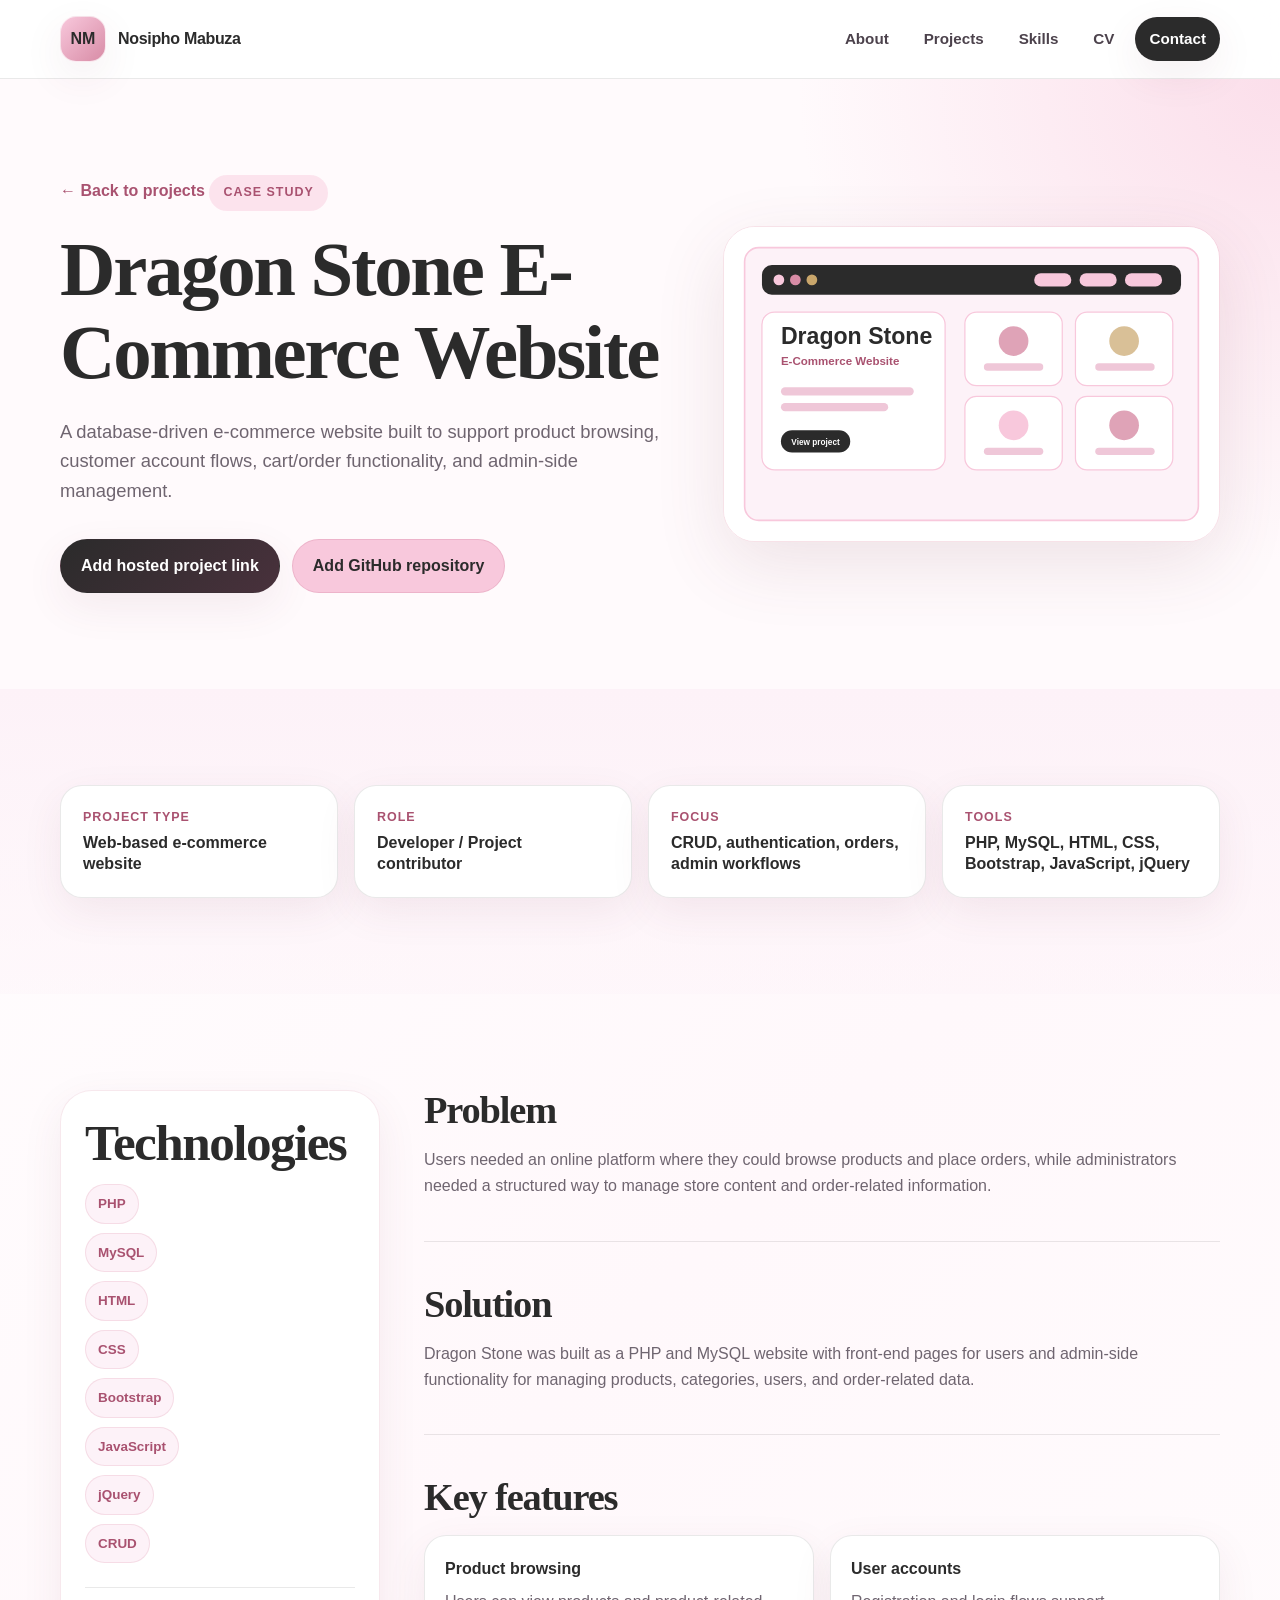
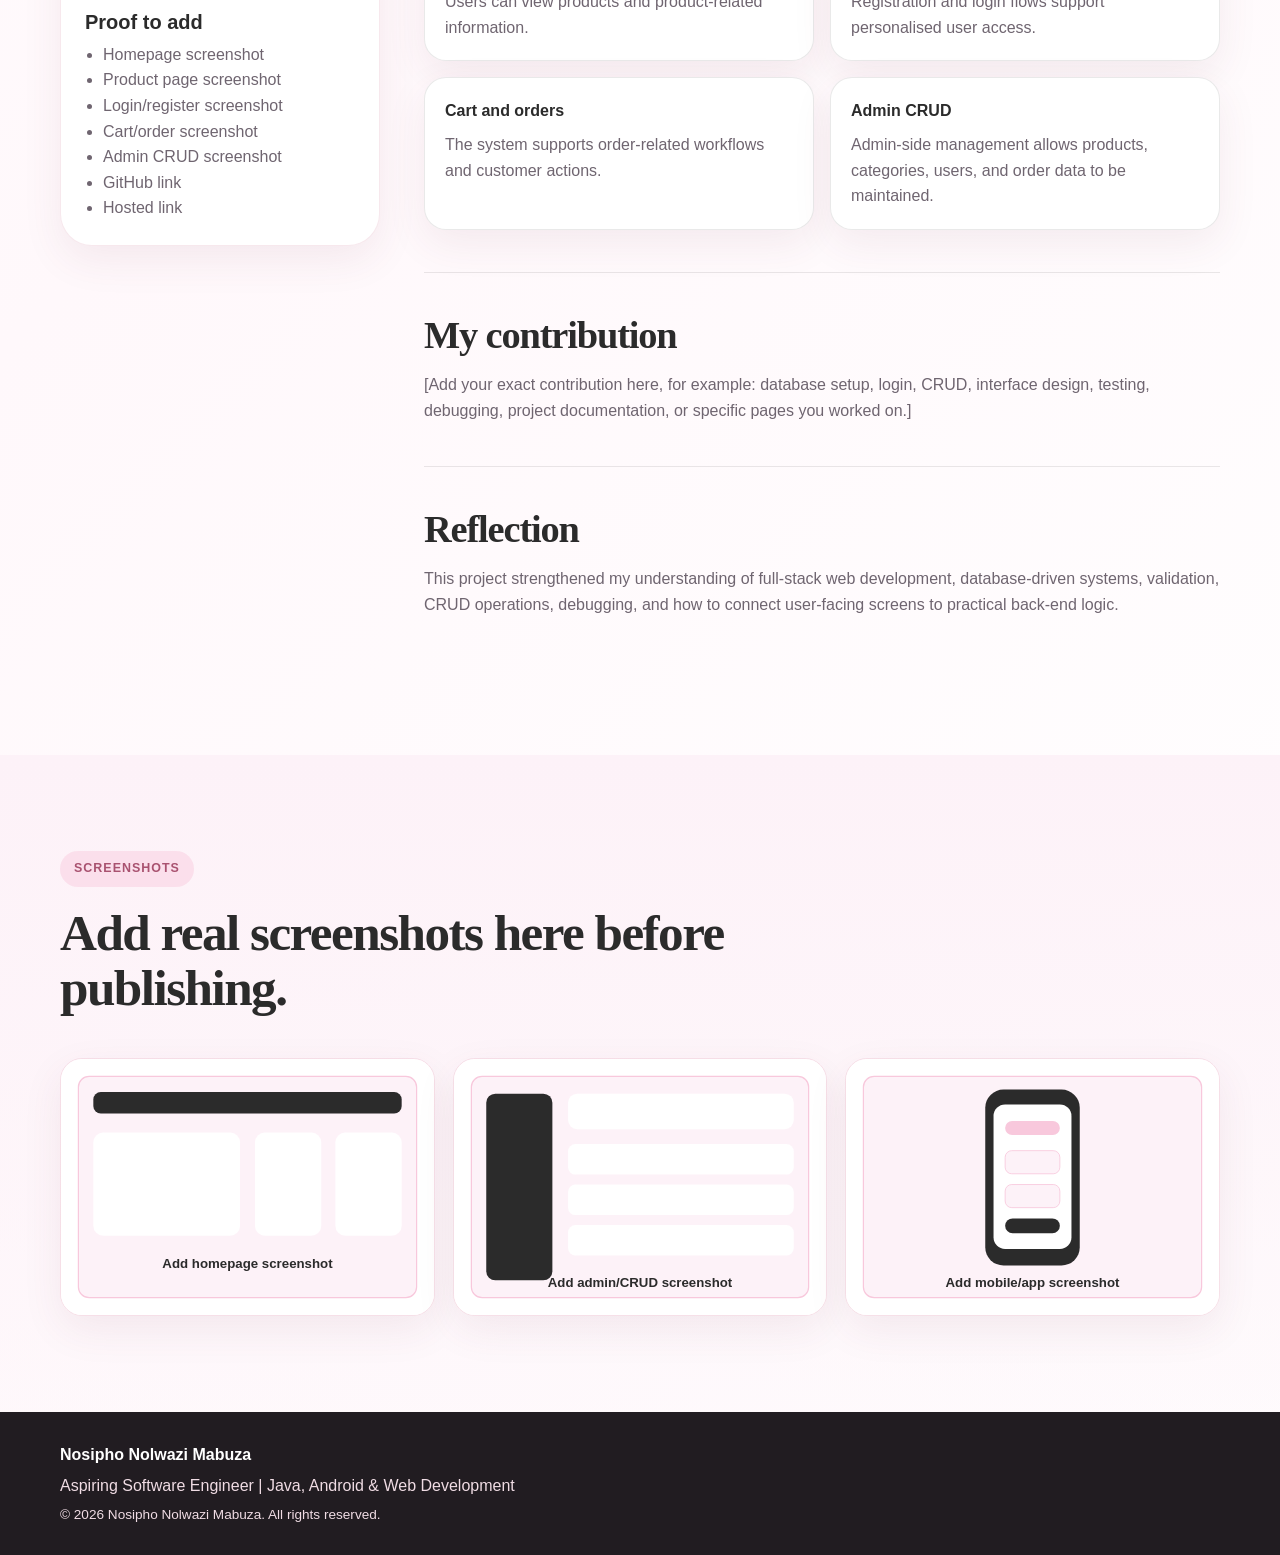
==== dragonstone.html @ 950ccc7a "InitialPortfolio website" ====
<!DOCTYPE html>
<html lang="en-ZA">
<head>
  <meta charset="UTF-8" />
  <meta name="viewport" content="width=device-width, initial-scale=1.0" />
  <meta name="description" content="Dragon Stone e-commerce website case study by Nosipho Nolwazi Mabuza." />
  <title>Dragon Stone Case Study | Nosipho Mabuza</title>
<link rel="stylesheet" href="assets/css/styles.css" />
</head>
<body>
  <a class="skip-link" href="#main-content">Skip to content</a>
  <header class="site-header" id="top">
    <nav class="nav container" aria-label="Main navigation">
      <a href="index.html" class="logo"><span class="logo-mark">NM</span><span class="logo-text">Nosipho Mabuza</span></a>
      <button class="nav-toggle" type="button" aria-label="Open navigation" aria-expanded="false"><span></span><span></span><span></span></button>
      <div class="nav-links" id="nav-links">
        <a href="index.html#about">About</a>
        <a href="index.html#projects">Projects</a>
        <a href="index.html#skills">Skills</a>
        <a href="index.html#cv">CV</a>
        <a href="index.html#contact" class="nav-cta">Contact</a>
      </div>
    </nav>
  </header>

  <main id="main-content">
    <section class="case-hero section-pad">
      <div class="container case-hero-grid">
        <div class="reveal">
          <a href="index.html#projects" class="back-link">← Back to projects</a>
          <p class="eyebrow">Case study</p>
          <h1>Dragon Stone E-Commerce Website</h1>
          <p class="hero-copy">
            A database-driven e-commerce website built to support product browsing, customer account flows, cart/order functionality, and admin-side management.
          </p>
          <div class="hero-actions">
            <a href="#" class="btn btn-primary">Add hosted project link</a>
            <a href="#" class="btn btn-secondary">Add GitHub repository</a>
          </div>
        </div>
        <img src="assets/img/dragonstone-preview.svg" alt="Dragon Stone project preview placeholder" class="case-hero-img reveal delay-1" />
      </div>
    </section>

    <section class="section-pad blush-section">
      <div class="container case-summary-grid">
        <div class="summary-card reveal"><span>Project type</span><strong>Web-based e-commerce website</strong></div>
        <div class="summary-card reveal delay-1"><span>Role</span><strong>Developer / Project contributor</strong></div>
        <div class="summary-card reveal delay-2"><span>Focus</span><strong>CRUD, authentication, orders, admin workflows</strong></div>
        <div class="summary-card reveal"><span>Tools</span><strong>PHP, MySQL, HTML, CSS, Bootstrap, JavaScript, jQuery</strong></div>
      </div>
    </section>

    <section class="section-pad">
      <div class="container case-layout">
        <aside class="case-sidebar reveal">
          <h2>Technologies</h2>
          <div class="tag-list vertical">
            <span>PHP</span><span>MySQL</span><span>HTML</span><span>CSS</span><span>Bootstrap</span><span>JavaScript</span><span>jQuery</span><span>CRUD</span>
          </div>
          <div class="proof-box">
            <h3>Proof to add</h3>
            <ul>
              <li>Homepage screenshot</li>
              <li>Product page screenshot</li>
              <li>Login/register screenshot</li>
              <li>Cart/order screenshot</li>
              <li>Admin CRUD screenshot</li>
              <li>GitHub link</li>
              <li>Hosted link</li>
            </ul>
          </div>
        </aside>

        <div class="case-content reveal delay-1">
          <section>
            <h2>Problem</h2>
            <p>
              Users needed an online platform where they could browse products and place orders, while administrators needed a structured way to manage store content and order-related information.
            </p>
          </section>

          <section>
            <h2>Solution</h2>
            <p>
              Dragon Stone was built as a PHP and MySQL website with front-end pages for users and admin-side functionality for managing products, categories, users, and order-related data.
            </p>
          </section>

          <section>
            <h2>Key features</h2>
            <div class="feature-list">
              <div><strong>Product browsing</strong><p>Users can view products and product-related information.</p></div>
              <div><strong>User accounts</strong><p>Registration and login flows support personalised user access.</p></div>
              <div><strong>Cart and orders</strong><p>The system supports order-related workflows and customer actions.</p></div>
              <div><strong>Admin CRUD</strong><p>Admin-side management allows products, categories, users, and order data to be maintained.</p></div>
            </div>
          </section>

          <section>
            <h2>My contribution</h2>
            <p>
              [Add your exact contribution here, for example: database setup, login, CRUD, interface design, testing, debugging, project documentation, or specific pages you worked on.]
            </p>
          </section>

          <section>
            <h2>Reflection</h2>
            <p>
              This project strengthened my understanding of full-stack web development, database-driven systems, validation, CRUD operations, debugging, and how to connect user-facing screens to practical back-end logic.
            </p>
          </section>
        </div>
      </div>
    </section>

    <section class="section-pad blush-section">
      <div class="container">
        <div class="section-heading reveal">
          <p class="eyebrow">Screenshots</p>
          <h2>Add real screenshots here before publishing.</h2>
        </div>
        <div class="screenshot-grid">
          <img src="assets/img/screenshot-placeholder-home.svg" alt="Homepage screenshot placeholder" class="reveal" />
          <img src="assets/img/screenshot-placeholder-admin.svg" alt="Admin CRUD screenshot placeholder" class="reveal delay-1" />
          <img src="assets/img/screenshot-placeholder-mobile.svg" alt="Responsive screenshot placeholder" class="reveal delay-2" />
        </div>
      </div>
    </section>
  </main>

<!-- Footer -->
<footer class="site-footer">
  <div class="container footer-grid">
    <div>
      <strong>Nosipho Nolwazi Mabuza</strong>
      <p>Aspiring Software Engineer | Java, Android & Web Development</p>
      <p class="copyright">
        © <span id="year"></span> Nosipho Nolwazi Mabuza. All rights reserved.
      </p>
    </div>
      
  </footer>
  <script>
const navToggle = document.querySelector('.nav-toggle');
const navLinks = document.querySelector('.nav-links');

if (navToggle && navLinks) {
  navToggle.addEventListener('click', () => {
    const isOpen = navLinks.classList.toggle('is-open');
    navToggle.setAttribute('aria-expanded', String(isOpen));
  });

  navLinks.querySelectorAll('a').forEach((link) => {
    link.addEventListener('click', () => {
      navLinks.classList.remove('is-open');
      navToggle.setAttribute('aria-expanded', 'false');
    });
  });
}

const reveals = document.querySelectorAll('.reveal');

if ('IntersectionObserver' in window) {
  const observer = new IntersectionObserver((entries) => {
    entries.forEach((entry) => {
      if (entry.isIntersecting) {
        entry.target.classList.add('is-visible');
        observer.unobserve(entry.target);
      }
    });
  }, { threshold: 0.12 });

  reveals.forEach((element) => observer.observe(element));
} else {
  reveals.forEach((element) => element.classList.add('is-visible'));
}

const contactForm = document.querySelector('#contact-form');

if (contactForm) {
  contactForm.addEventListener('submit', (event) => {
    event.preventDefault();

    const name = document.querySelector('#name')?.value.trim() || '';
    const email = document.querySelector('#email')?.value.trim() || '';
    const message = document.querySelector('#message')?.value.trim() || '';

    const subject = encodeURIComponent('Portfolio enquiry from ' + name);
    const body = encodeURIComponent(`Name: ${name}\nEmail: ${email}\n\nMessage:\n${message}`);

    window.location.href = `mailto:nnosiphosm@gmail.com?subject=${subject}&body=${body}`;
  });
}
// Updates the copyright year automatically
const year = document.querySelector('#year');

if (year) {
  year.textContent = new Date().getFullYear();
}


  </script>
</body>
</html>
---- assets/css/styles.css ----
:root {
  --pink: #f8c8dc;
  --pink-soft: #fdf2f8;
  --rose: #d88ca6;
  --rose-deep: #a95270;
  --charcoal: #2b2b2b;
  --muted: #6f6570;
  --champagne: #c9a66b;
  --white: #ffffff;
  --cream: #fffafc;
  --border: rgba(43, 43, 43, 0.1);
  --shadow: 0 22px 70px rgba(112, 55, 77, 0.12);
  --shadow-soft: 0 14px 40px rgba(112, 55, 77, 0.08);
  --radius-lg: 32px;
  --radius-md: 22px;
  --radius-sm: 14px;
  --container: 1160px;
}

* {
  box-sizing: border-box;
}

html {
  scroll-behavior: smooth;
}

body {
  margin: 0;
  font-family: "Inter", Arial, sans-serif;
  color: var(--charcoal);
  background: linear-gradient(135deg, #fff 0%, #fff8fb 44%, #fff 100%);
  line-height: 1.6;
}

img {
  max-width: 100%;
  display: block;
}

a {
  color: inherit;
  text-decoration: none;
}

p {
  margin: 0;
  color: var(--muted);
}

h1,
h2,
h3 {
  margin: 0;
  line-height: 1.08;
  color: var(--charcoal);
}

h1,
h2 {
  font-family: "Playfair Display", Georgia, serif;
  letter-spacing: -0.03em;
}

h1 {
  font-size: clamp(2.6rem, 6vw, 5.7rem);
}

h2 {
  font-size: clamp(2rem, 4vw, 3.5rem);
}

h3 {
  font-size: 1.25rem;
}

.container {
  width: min(100% - 32px, var(--container));
  margin: 0 auto;
}

.section-pad {
  padding: 96px 0;
}

.blush-section {
  background: linear-gradient(180deg, var(--pink-soft), rgba(253, 242, 248, 0.35));
}

.skip-link {
  position: absolute;
  top: -80px;
  left: 16px;
  background: var(--charcoal);
  color: var(--white);
  padding: 10px 14px;
  z-index: 1000;
  border-radius: 999px;
}

.skip-link:focus {
  top: 12px;
}

.site-header {
  position: sticky;
  top: 0;
  z-index: 100;
  background: rgba(255, 255, 255, 0.86);
  backdrop-filter: blur(18px);
  border-bottom: 1px solid var(--border);
}

.nav {
  min-height: 78px;
  display: flex;
  align-items: center;
  justify-content: space-between;
  gap: 24px;
}

.logo {
  display: inline-flex;
  align-items: center;
  gap: 12px;
  font-weight: 800;
}

.logo-mark {
  width: 46px;
  height: 46px;
  border-radius: 16px;
  background: linear-gradient(135deg, var(--pink), var(--rose));
  color: var(--charcoal);
  display: grid;
  place-items: center;
  box-shadow: var(--shadow-soft);
  border: 1px solid rgba(255, 255, 255, 0.7);
}

.logo-text {
  letter-spacing: -0.02em;
}

.nav-links {
  display: flex;
  align-items: center;
  gap: 7px;
  font-size: 0.95rem;
  font-weight: 700;
}

.nav-links a {
  padding: 10px 14px;
  border-radius: 999px;
  color: #4c424c;
  transition: 180ms ease;
}

.nav-links a:hover,
.nav-links a:focus {
  background: var(--pink-soft);
  color: var(--rose-deep);
}

.nav-links .nav-cta {
  background: var(--charcoal);
  color: var(--white);
  box-shadow: var(--shadow-soft);
}

.nav-links .nav-cta:hover,
.nav-links .nav-cta:focus {
  background: var(--rose-deep);
  color: var(--white);
}

.nav-toggle {
  display: none;
  width: 48px;
  height: 48px;
  border: 1px solid var(--border);
  border-radius: 14px;
  background: var(--white);
  cursor: pointer;
}

.nav-toggle span {
  display: block;
  width: 22px;
  height: 2px;
  margin: 5px auto;
  background: var(--charcoal);
  border-radius: 999px;
}

.hero {
  position: relative;
  overflow: hidden;
}

.hero::before,
.hero::after {
  content: "";
  position: absolute;
  border-radius: 999px;
  pointer-events: none;
  filter: blur(4px);
}

.hero::before {
  width: 360px;
  height: 360px;
  right: -80px;
  top: 80px;
  background: rgba(248, 200, 220, 0.55);
}

.hero::after {
  width: 220px;
  height: 220px;
  left: -70px;
  bottom: 40px;
  background: rgba(201, 166, 107, 0.18);
}

.hero-grid,
.case-hero-grid,
.two-col,
.contact-grid {
  display: grid;
  grid-template-columns: minmax(0, 1.1fr) minmax(300px, 0.9fr);
  gap: 56px;
  align-items: center;
}

.hero-content,
.hero-card,
.case-hero-grid > *,
.two-col > *,
.contact-grid > * {
  position: relative;
  z-index: 1;
}

.eyebrow {
  display: inline-flex;
  align-items: center;
  width: fit-content;
  padding: 8px 14px;
  border-radius: 999px;
  background: rgba(248, 200, 220, 0.45);
  color: var(--rose-deep);
  font-size: 0.78rem;
  font-weight: 800;
  letter-spacing: 0.08em;
  text-transform: uppercase;
  margin-bottom: 18px;
}

.hero-copy {
  font-size: 1.15rem;
  max-width: 720px;
  margin-top: 22px;
}

.hero-actions,
.cv-actions,
.project-links {
  display: flex;
  flex-wrap: wrap;
  gap: 12px;
  align-items: center;
}

.hero-actions {
  margin-top: 34px;
}

.btn {
  display: inline-flex;
  align-items: center;
  justify-content: center;
  min-height: 48px;
  padding: 13px 20px;
  border-radius: 999px;
  font-weight: 800;
  border: 1px solid transparent;
  transition: transform 180ms ease, box-shadow 180ms ease, background 180ms ease;
}

.btn:hover,
.btn:focus {
  transform: translateY(-2px);
}

.btn-primary {
  background: linear-gradient(135deg, var(--charcoal), #49313c);
  color: var(--white);
  box-shadow: var(--shadow-soft);
}

.btn-secondary {
  background: var(--pink);
  color: var(--charcoal);
  border-color: rgba(216, 140, 166, 0.35);
}

.btn-ghost {
  background: var(--white);
  color: var(--charcoal);
  border-color: var(--border);
}

.hero-proof {
  display: grid;
  grid-template-columns: repeat(3, 1fr);
  gap: 12px;
  margin-top: 34px;
  max-width: 680px;
}

.hero-proof div {
  padding: 17px;
  border-radius: var(--radius-sm);
  background: rgba(255, 255, 255, 0.78);
  border: 1px solid rgba(216, 140, 166, 0.2);
  box-shadow: 0 12px 24px rgba(112, 55, 77, 0.06);
}

.hero-proof strong,
.hero-proof span {
  display: block;
}

.hero-proof strong {
  font-size: 1.05rem;
}

.hero-proof span {
  font-size: 0.86rem;
  color: var(--muted);
  margin-top: 4px;
}

.hero-card {
  background: rgba(255, 255, 255, 0.88);
  border: 1px solid rgba(216, 140, 166, 0.2);
  border-radius: var(--radius-lg);
  box-shadow: var(--shadow);
  overflow: hidden;
  padding: 18px;
}

.profile-img {
  width: 100%;
  border-radius: 24px;
  background: var(--pink-soft);
}

.hero-card-body {
  padding: 22px 8px 8px;
}

.hero-card-body h2 {
  font-family: "Inter", Arial, sans-serif;
  font-size: 1.7rem;
  letter-spacing: -0.04em;
  margin-bottom: 12px;
}

.mini-label {
  color: var(--rose-deep);
  font-size: 0.78rem;
  font-weight: 900;
  letter-spacing: 0.1em;
  text-transform: uppercase;
  margin-bottom: 10px;
}

.status-pill {
  margin-top: 18px;
  border: 1px dashed rgba(169, 82, 112, 0.45);
  background: var(--pink-soft);
  color: var(--rose-deep);
  border-radius: 999px;
  padding: 11px 14px;
  font-weight: 800;
  font-size: 0.9rem;
}

.credibility-strip {
  padding: 20px 0;
  background: var(--charcoal);
  color: var(--white);
}

.strip-grid {
  display: grid;
  grid-template-columns: repeat(6, 1fr);
  gap: 10px;
  align-items: center;
  text-align: center;
}

.strip-grid span {
  padding: 10px 12px;
  border-radius: 999px;
  background: rgba(255, 255, 255, 0.08);
  color: #fff5f9;
  font-weight: 700;
  font-size: 0.9rem;
}

.section-intro h2,
.section-heading h2 {
  max-width: 860px;
}

.section-heading {
  max-width: 850px;
  margin-bottom: 42px;
}

.section-heading p:not(.eyebrow) {
  margin-top: 16px;
  font-size: 1.04rem;
}

.about-copy p + p {
  margin-top: 18px;
}

.about-list {
  display: grid;
  grid-template-columns: repeat(3, 1fr);
  gap: 14px;
  margin-top: 28px;
}

.about-list div,
.skill-card,
.module-card,
.summary-card,
.note-card {
  background: var(--white);
  border: 1px solid var(--border);
  border-radius: var(--radius-md);
  padding: 22px;
  box-shadow: var(--shadow-soft);
}

.about-list strong {
  display: block;
  margin: 10px 0 6px;
}

.about-list p {
  font-size: 0.92rem;
}

.icon-badge {
  display: inline-grid;
  place-items: center;
  width: 38px;
  height: 38px;
  border-radius: 14px;
  background: var(--pink);
  color: var(--rose-deep);
  font-weight: 900;
}

.project-grid {
  display: grid;
  grid-template-columns: repeat(2, 1fr);
  gap: 24px;
}

.project-card {
  background: var(--white);
  border: 1px solid rgba(216, 140, 166, 0.18);
  border-radius: var(--radius-lg);
  overflow: hidden;
  box-shadow: var(--shadow-soft);
}

.project-card.compact {
  grid-column: span 2;
}

.project-media {
  background: linear-gradient(135deg, var(--pink-soft), #fff);
  padding: 18px;
}

.project-media img {
  border-radius: 24px;
  width: 100%;
}

.project-content {
  padding: 26px;
}

.project-content h3 {
  font-size: 1.55rem;
  margin-bottom: 12px;
}

.tag-list {
  display: flex;
  flex-wrap: wrap;
  gap: 9px;
  margin: 20px 0;
}

.tag-list span {
  padding: 8px 12px;
  border-radius: 999px;
  background: var(--pink-soft);
  border: 1px solid rgba(216, 140, 166, 0.22);
  color: var(--rose-deep);
  font-size: 0.84rem;
  font-weight: 800;
}

.tag-list.vertical {
  flex-direction: column;
  align-items: flex-start;
  margin-top: 14px;
}

.text-link {
  color: var(--rose-deep);
  font-weight: 900;
  text-decoration: underline;
  text-decoration-thickness: 2px;
  text-underline-offset: 4px;
}

.muted-link {
  color: var(--muted);
}

.skills-grid,
.module-grid {
  display: grid;
  grid-template-columns: repeat(3, 1fr);
  gap: 18px;
}

.skill-card h3,
.module-card h3 {
  margin-bottom: 10px;
}

.skill-card {
  min-height: 180px;
}

.cv-panel {
  display: grid;
  grid-template-columns: 1fr 0.8fr;
  gap: 32px;
  align-items: center;
  background: linear-gradient(135deg, var(--charcoal), #503342);
  color: var(--white);
  border-radius: var(--radius-lg);
  padding: 44px;
  box-shadow: var(--shadow);
  overflow: hidden;
  position: relative;
}

.cv-panel::after {
  content: "";
  position: absolute;
  width: 260px;
  height: 260px;
  right: -80px;
  top: -80px;
  border-radius: 999px;
  background: rgba(248, 200, 220, 0.22);
}

.cv-panel h2,
.cv-panel p,
.cv-panel .eyebrow,
.cv-panel .cv-actions {
  position: relative;
  z-index: 1;
}

.cv-panel h2 {
  color: var(--white);
}

.cv-panel p:not(.eyebrow) {
  margin-top: 16px;
  color: #f8e9ef;
}

.cv-actions {
  justify-content: flex-end;
}

.contact-cards {
  margin-top: 26px;
  display: grid;
  gap: 12px;
}

.contact-card {
  display: block;
  padding: 18px;
  border-radius: var(--radius-md);
  background: var(--white);
  border: 1px solid var(--border);
  box-shadow: var(--shadow-soft);
}

.contact-card span,
.summary-card span {
  display: block;
  color: var(--rose-deep);
  font-size: 0.78rem;
  font-weight: 900;
  letter-spacing: 0.08em;
  text-transform: uppercase;
  margin-bottom: 4px;
}

.contact-card strong {
  word-break: break-word;
}

.contact-form {
  background: var(--white);
  border: 1px solid rgba(216, 140, 166, 0.22);
  border-radius: var(--radius-lg);
  padding: 28px;
  box-shadow: var(--shadow);
}

.contact-form label {
  display: block;
  margin: 14px 0 8px;
  font-weight: 800;
}

.contact-form label:first-child {
  margin-top: 0;
}

.contact-form input,
.contact-form textarea {
  width: 100%;
  border: 1px solid var(--border);
  border-radius: 16px;
  padding: 14px 16px;
  font: inherit;
  color: var(--charcoal);
  background: #fffbfd;
  outline: none;
  transition: border 180ms ease, box-shadow 180ms ease;
}

.contact-form input:focus,
.contact-form textarea:focus {
  border-color: var(--rose);
  box-shadow: 0 0 0 4px rgba(248, 200, 220, 0.35);
}

.contact-form button {
  width: 100%;
  margin-top: 18px;
  cursor: pointer;
}

.form-note {
  font-size: 0.86rem;
  margin-top: 12px;
  text-align: center;
}

.site-footer {
  padding: 30px 0;
  background: #211c21;
  color: var(--white);
}

.site-footer p {
  color: #f0dce4;
  margin-top: 5px;
}

.footer-grid {
  display: flex;
  align-items: center;
  justify-content: space-between;
  gap: 18px;
}

.footer-links {
  display: flex;
  flex-wrap: wrap;
  gap: 14px;
  font-weight: 800;
  color: #ffeef5;
}

.case-hero {
  background: radial-gradient(circle at top right, rgba(248, 200, 220, 0.55), transparent 34%), var(--cream);
}

.case-hero-img {
  border-radius: var(--radius-lg);
  box-shadow: var(--shadow);
  border: 1px solid rgba(216, 140, 166, 0.22);
}

.back-link {
  display: inline-flex;
  margin-bottom: 24px;
  color: var(--rose-deep);
  font-weight: 900;
}

.case-summary-grid {
  display: grid;
  grid-template-columns: repeat(4, 1fr);
  gap: 16px;
}

.summary-card strong {
  display: block;
  line-height: 1.35;
}

.case-layout {
  display: grid;
  grid-template-columns: 320px 1fr;
  gap: 44px;
  align-items: start;
}

.case-sidebar {
  position: sticky;
  top: 108px;
  background: var(--white);
  border: 1px solid rgba(216, 140, 166, 0.2);
  border-radius: var(--radius-lg);
  padding: 24px;
  box-shadow: var(--shadow-soft);
}

.proof-box {
  margin-top: 24px;
  padding-top: 24px;
  border-top: 1px solid var(--border);
}

.proof-box h3 {
  margin-bottom: 8px;
}

.proof-box ul {
  margin: 0;
  padding-left: 18px;
  color: var(--muted);
}

.case-content section {
  padding: 0 0 42px;
  margin-bottom: 42px;
  border-bottom: 1px solid var(--border);
}

.case-content section:last-child {
  border-bottom: 0;
  margin-bottom: 0;
}

.case-content h2 {
  font-size: clamp(1.8rem, 3vw, 2.6rem);
  margin-bottom: 16px;
}

.feature-list {
  display: grid;
  grid-template-columns: repeat(2, 1fr);
  gap: 16px;
}

.feature-list div {
  padding: 20px;
  border: 1px solid var(--border);
  border-radius: var(--radius-md);
  background: var(--white);
  box-shadow: var(--shadow-soft);
}

.feature-list strong {
  display: block;
  margin-bottom: 8px;
}

.screenshot-grid {
  display: grid;
  grid-template-columns: repeat(3, 1fr);
  gap: 18px;
}

.screenshot-grid img {
  border-radius: var(--radius-md);
  box-shadow: var(--shadow-soft);
  border: 1px solid rgba(216, 140, 166, 0.22);
  width: 100%;
}

.note-card {
  border-left: 6px solid var(--rose);
}

.reveal {
  opacity: 0;
  transform: translateY(16px);
  transition: opacity 600ms ease, transform 600ms ease;
}

.reveal.is-visible {
  opacity: 1;
  transform: translateY(0);
}

.delay-1 {
  transition-delay: 100ms;
}

.delay-2 {
  transition-delay: 180ms;
}

@media (max-width: 980px) {
  .nav-toggle {
    display: block;
  }

  .nav-links {
    position: absolute;
    left: 16px;
    right: 16px;
    top: 86px;
    display: none;
    flex-direction: column;
    align-items: stretch;
    background: var(--white);
    border: 1px solid var(--border);
    border-radius: 24px;
    padding: 12px;
    box-shadow: var(--shadow);
  }

  .nav-links.is-open {
    display: flex;
  }

  .nav-links a {
    padding: 14px 16px;
  }

  .hero-grid,
  .case-hero-grid,
  .two-col,
  .contact-grid,
  .cv-panel {
    grid-template-columns: 1fr;
  }

  .hero-proof,
  .strip-grid,
  .skills-grid,
  .module-grid,
  .case-summary-grid,
  .screenshot-grid {
    grid-template-columns: repeat(2, 1fr);
  }

  .project-grid {
    grid-template-columns: 1fr;
  }

  .project-card.compact {
    grid-column: auto;
  }

  .cv-actions {
    justify-content: flex-start;
  }

  .case-layout {
    grid-template-columns: 1fr;
  }

  .case-sidebar {
    position: static;
  }
}

@media (max-width: 640px) {
  .section-pad {
    padding: 68px 0;
  }

  .logo-text {
    display: none;
  }

  .hero-proof,
  .strip-grid,
  .skills-grid,
  .module-grid,
  .case-summary-grid,
  .screenshot-grid,
  .feature-list,
  .about-list {
    grid-template-columns: 1fr;
  }

  .hero-actions,
  .cv-actions {
    align-items: stretch;
    flex-direction: column;
  }

  .btn {
    width: 100%;
  }

  .cv-panel {
    padding: 28px;
  }

  .footer-grid {
    flex-direction: column;
    align-items: flex-start;
  }
}


/* Updated profile image and quick links */
.profile-img {
  aspect-ratio: 4 / 5;
  object-fit: cover;
  object-position: center;
}

.profile-links-mini {
  display: flex;
  flex-wrap: wrap;
  gap: 10px;
  margin-top: 14px;
}

.profile-links-mini a {
  display: inline-flex;
  align-items: center;
  justify-content: center;
  padding: 8px 12px;
  border-radius: 999px;
  background: #fff7fb;
  border: 1px solid rgba(216, 140, 166, 0.25);
  color: var(--rose-deep);
  font-size: 0.84rem;
  font-weight: 900;
}


/* Walkthrough videos */
.walkthrough-section {
  padding-top: 18px;
}

.walkthrough-section > p:not(.eyebrow) {
  margin-top: 14px;
  max-width: 820px;
}

.video-grid {
  display: grid;
  grid-template-columns: repeat(2, minmax(0, 1fr));
  gap: 24px;
  margin-top: 34px;
}

.video-card {
  background: rgba(255, 255, 255, 0.92);
  border: 1px solid var(--border);
  border-radius: var(--radius-md);
  padding: 18px;
  box-shadow: var(--shadow-soft);
}

.video-card h3 {
  margin-top: 16px;
  margin-bottom: 8px;
}

.video-frame {
  background: linear-gradient(135deg, var(--pink-soft), var(--white));
  border: 1px solid rgba(169, 82, 112, 0.12);
  border-radius: 20px;
  overflow: hidden;
  box-shadow: inset 0 0 0 1px rgba(255,255,255,0.5);
}

.video-frame video {
  width: 100%;
  max-height: 520px;
  display: block;
  background: #1f1f1f;
}

.featured-video {
  margin-top: 24px;
}

.video-frame.wide video {
  max-height: 680px;
}

@media (max-width: 760px) {
  .video-grid {
    grid-template-columns: 1fr;
  }

  .video-card {
    padding: 14px;
  }
}

/* Grade A Media screenshots */
.screenshot-card {
  background: #ffffff;
  border: 1px solid rgba(35, 35, 35, 0.08);
  border-radius: 24px;
  padding: 18px;
  box-shadow: 0 18px 45px rgba(35, 35, 35, 0.08);
}

.screenshot-card img {
  width: 100%;
  max-height: 620px;
  object-fit: contain;
  border-radius: 18px;
  background: #f8f8f8;
  display: block;
}

.screenshot-card figcaption {
  margin-top: 14px;
  display: grid;
  gap: 6px;
}

.screenshot-card figcaption strong {
  color: #181818;
  font-size: 1rem;
}

.screenshot-card figcaption span {
  color: #5f5f5f;
  font-size: 0.92rem;
  line-height: 1.6;
}

/* Copyright text */
.copyright {
  margin-top: 10px;
  font-size: 0.85rem;
  color: rgba(255, 255, 255, 0.72);
}

/* Grade A Media logo in the case study hero */
.grade-a-logo-img {
  object-fit: contain;
  background: #121426;
  padding: 50px;
}
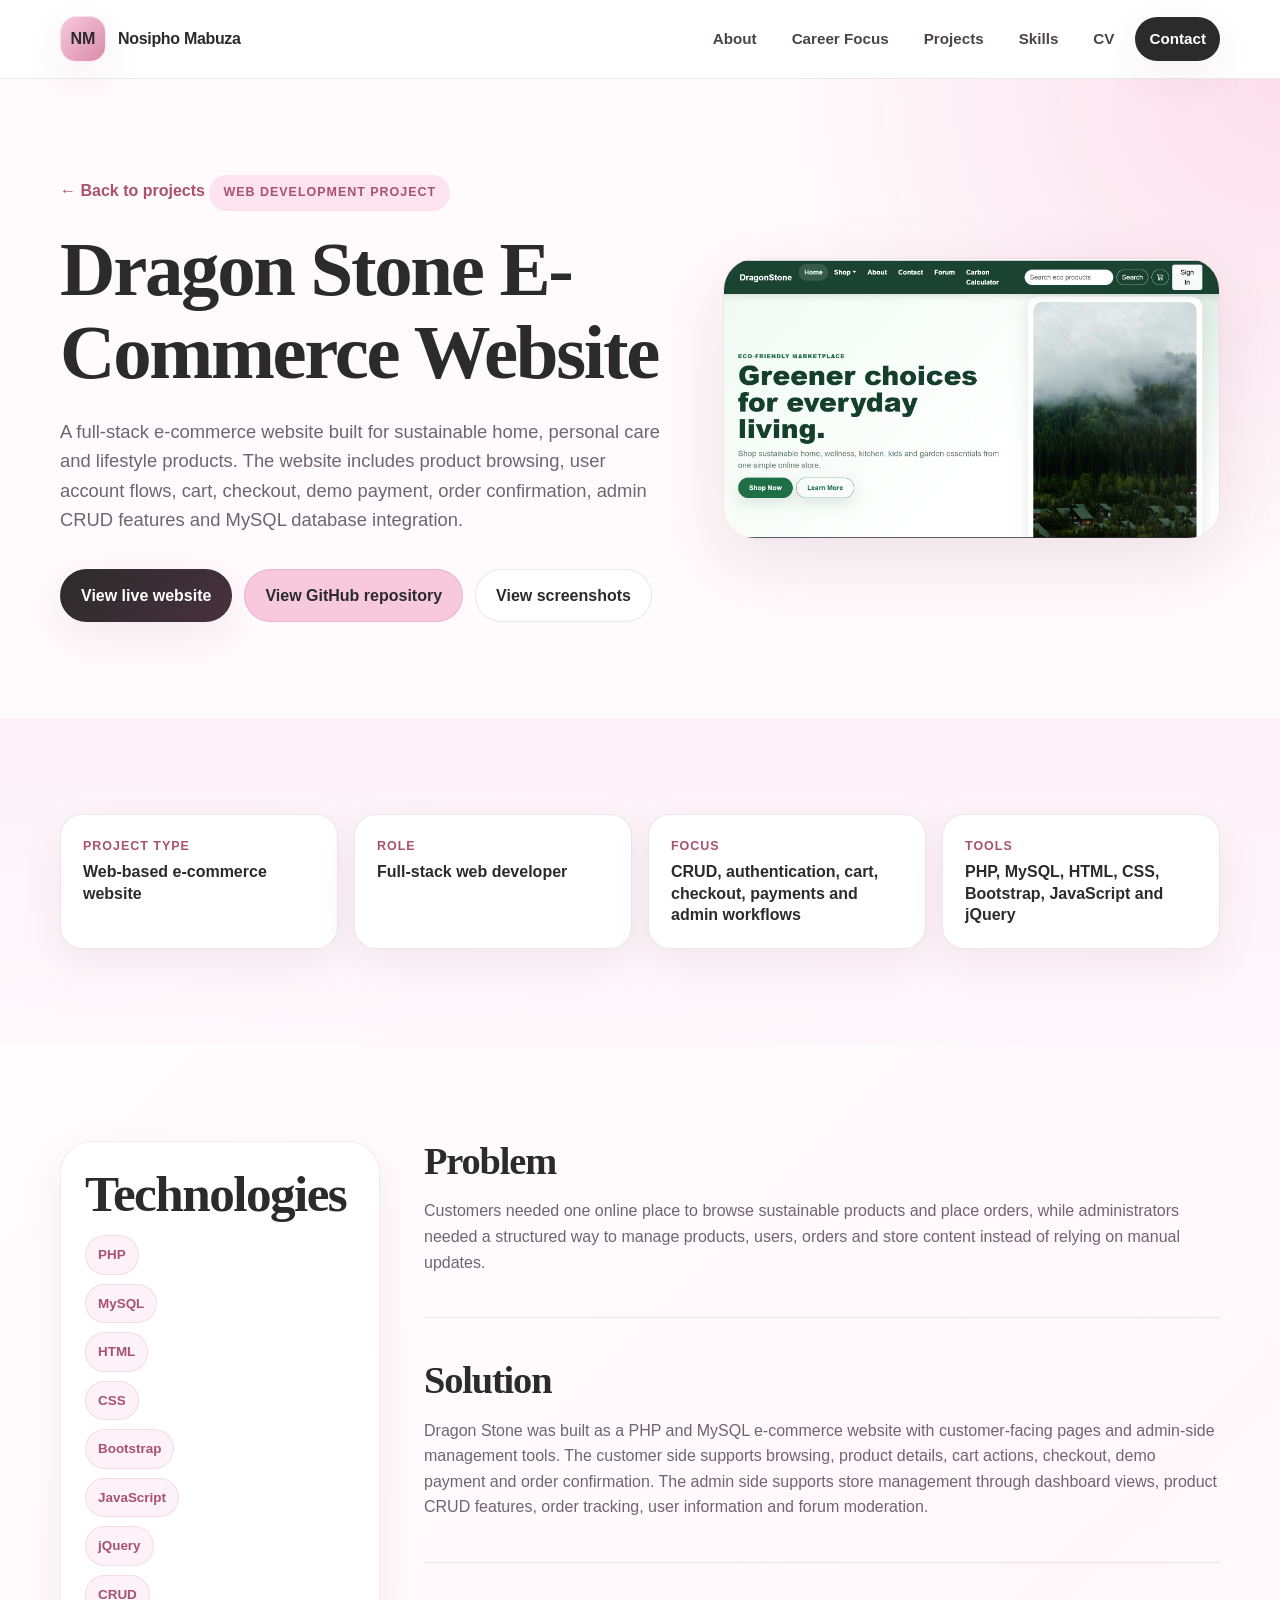
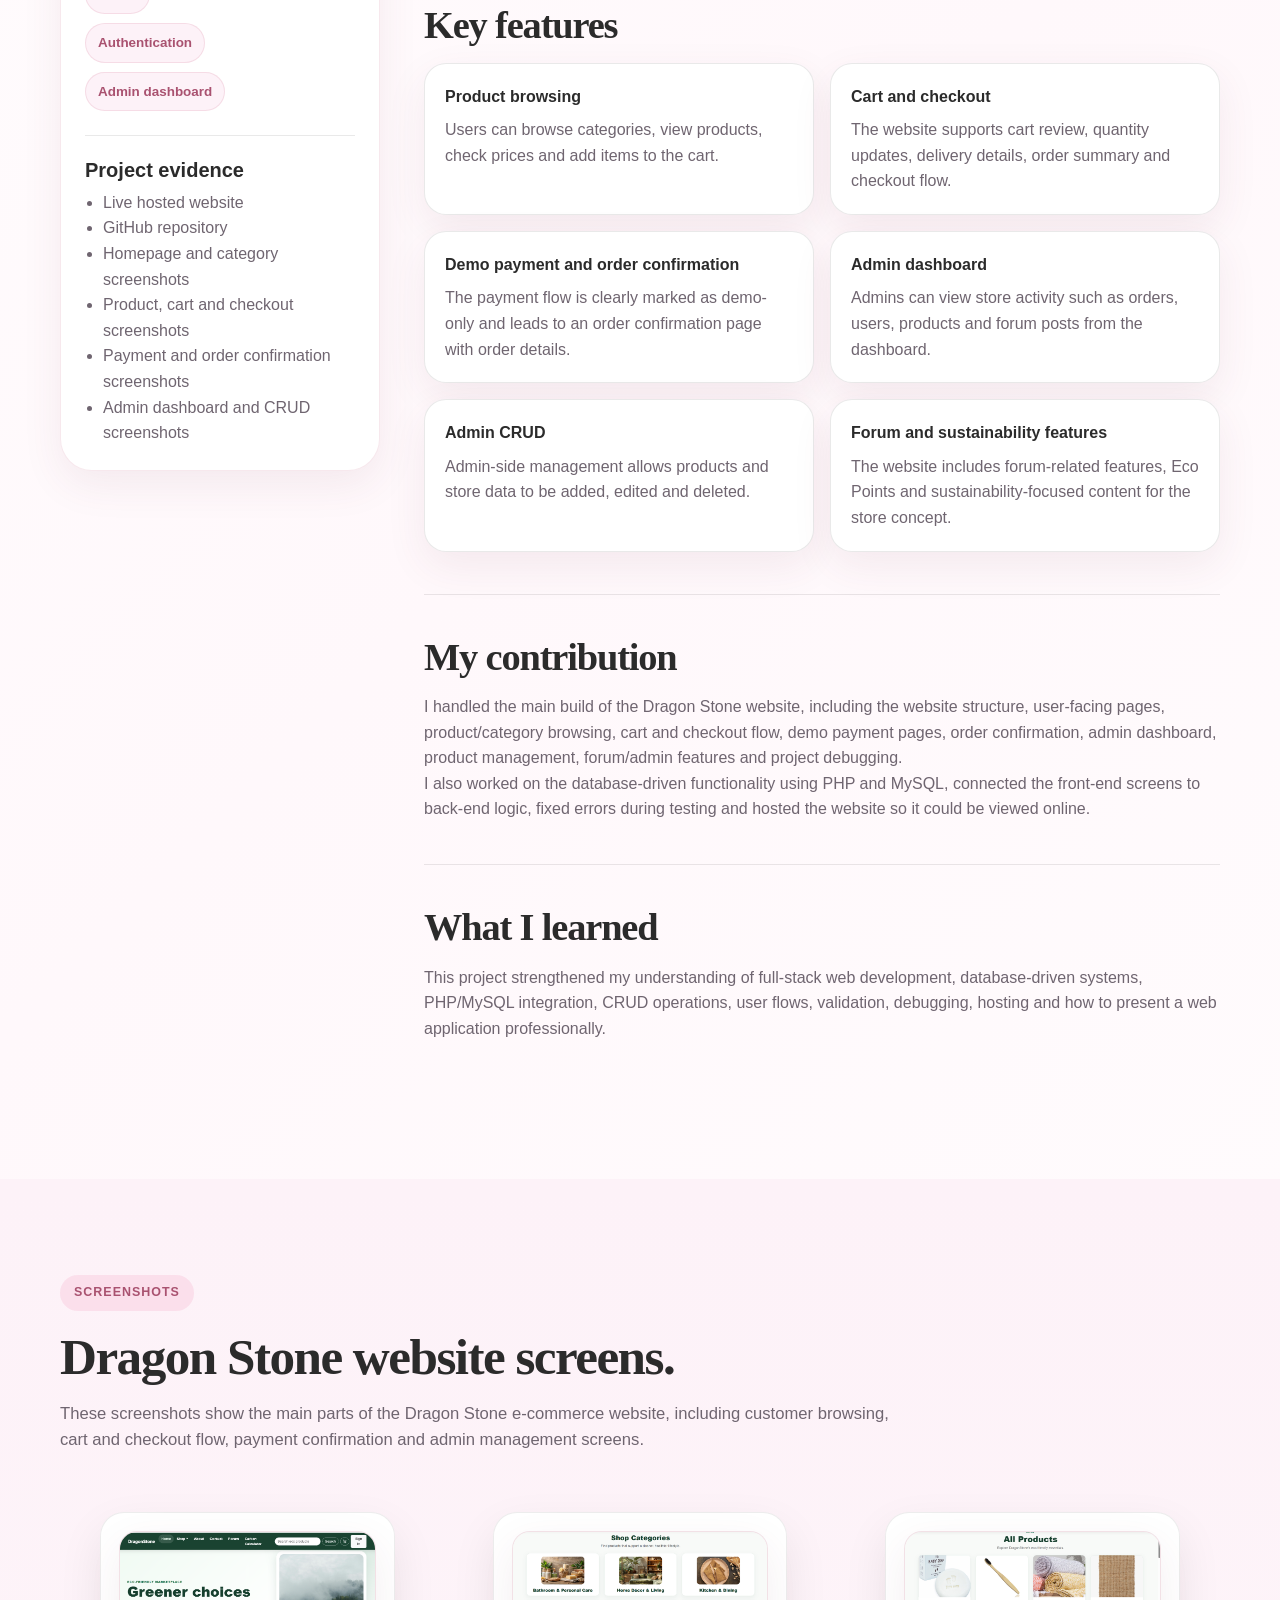
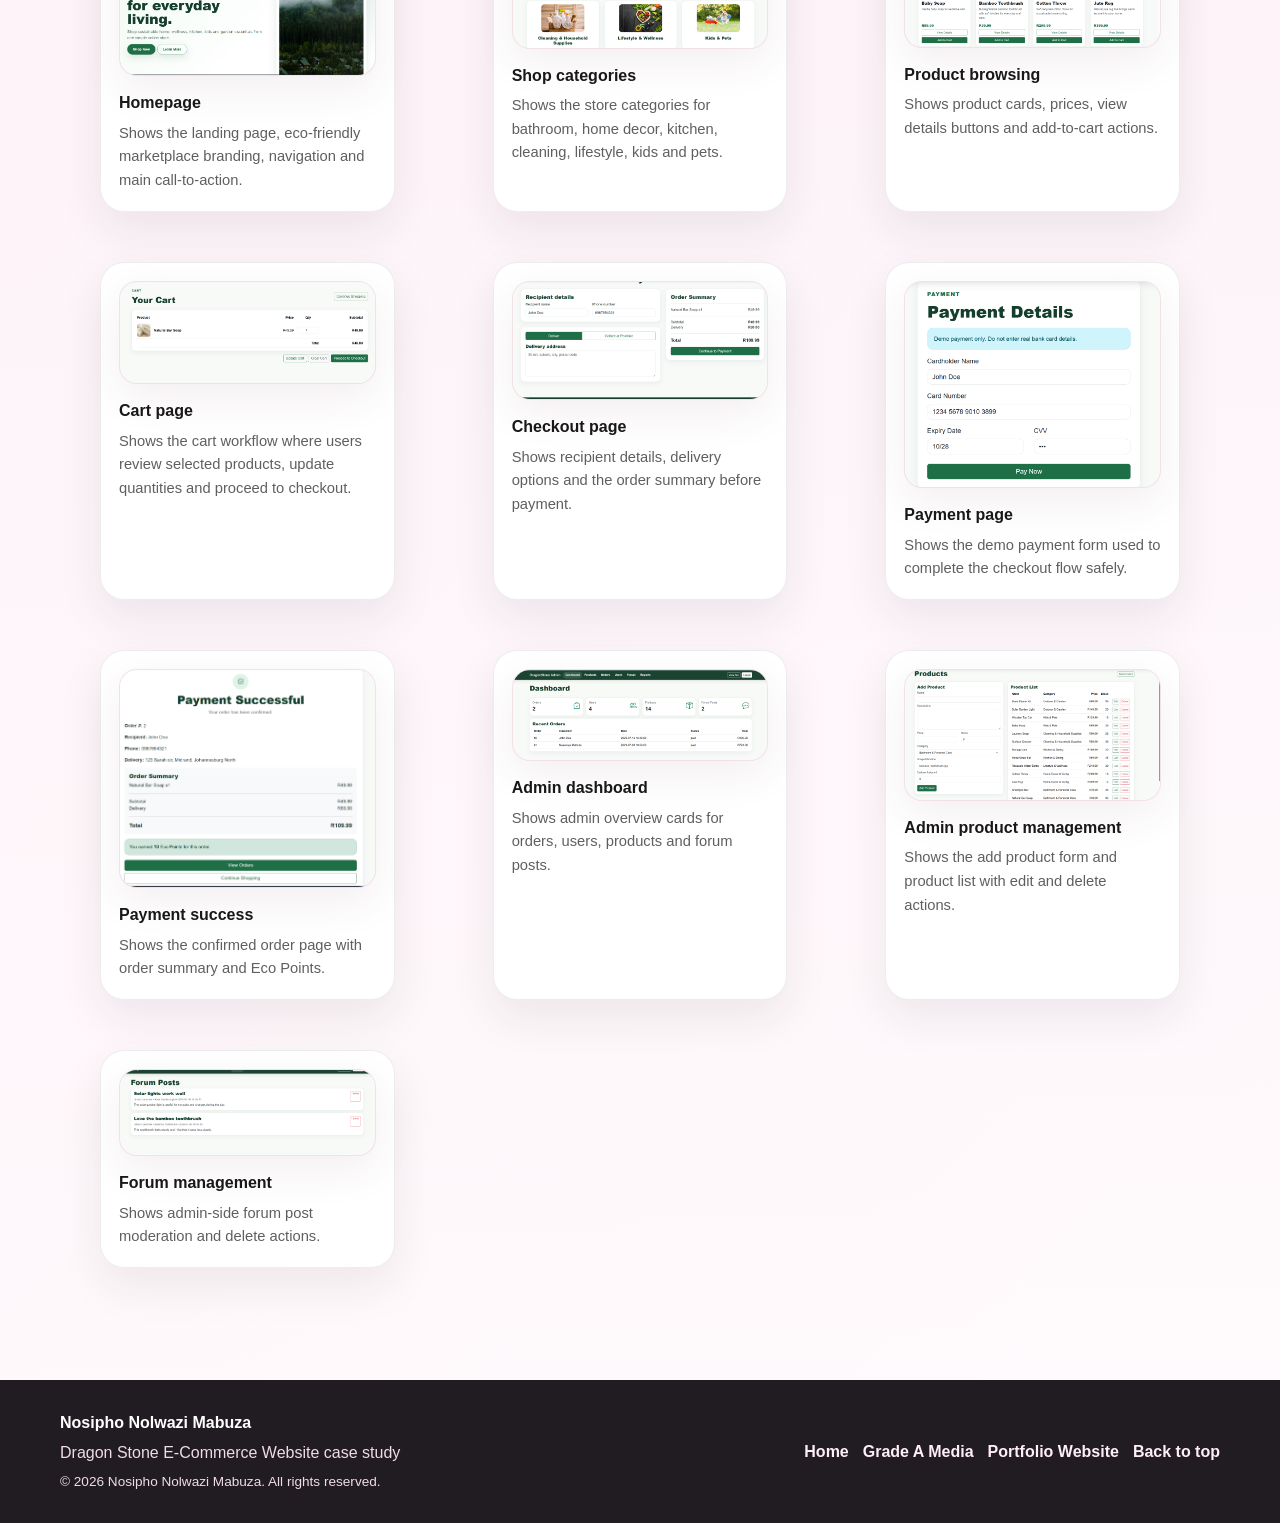
==== commit cdd942b0: "Update portfolio website with CV and Dragon Stone screenshots" ====
--- a/dragonstone.html
+++ b/dragonstone.html
@@ -3,18 +3,32 @@
 <head>
   <meta charset="UTF-8" />
   <meta name="viewport" content="width=device-width, initial-scale=1.0" />
-  <meta name="description" content="Dragon Stone e-commerce website case study by Nosipho Nolwazi Mabuza." />
+  <meta name="description" content="Dragon Stone e-commerce website case study by Nosipho Nolwazi Mabuza. PHP and MySQL e-commerce website with product browsing, cart, checkout, payment, admin CRUD and forum features." />
   <title>Dragon Stone Case Study | Nosipho Mabuza</title>
-<link rel="stylesheet" href="assets/css/styles.css" />
+  <link rel="stylesheet" href="assets/css/styles.css" />
 </head>
+
 <body>
   <a class="skip-link" href="#main-content">Skip to content</a>
+
+  <!-- Header and navigation -->
   <header class="site-header" id="top">
     <nav class="nav container" aria-label="Main navigation">
-      <a href="index.html" class="logo"><span class="logo-mark">NM</span><span class="logo-text">Nosipho Mabuza</span></a>
-      <button class="nav-toggle" type="button" aria-label="Open navigation" aria-expanded="false"><span></span><span></span><span></span></button>
+      <a href="index.html" class="logo" aria-label="Nosipho Mabuza home">
+        <span class="logo-mark">NM</span>
+        <span class="logo-text">Nosipho Mabuza</span>
+      </a>
+
+      <!-- Menu button for smaller screens -->
+      <button class="nav-toggle" type="button" aria-label="Open navigation" aria-expanded="false">
+        <span></span>
+        <span></span>
+        <span></span>
+      </button>
+
       <div class="nav-links" id="nav-links">
         <a href="index.html#about">About</a>
+        <a href="index.html#career-focus">Career Focus</a>
         <a href="index.html#projects">Projects</a>
         <a href="index.html#skills">Skills</a>
         <a href="index.html#cv">CV</a>
@@ -24,50 +38,87 @@
   </header>
 
   <main id="main-content">
+
+    <!-- Project introduction -->
     <section class="case-hero section-pad">
       <div class="container case-hero-grid">
         <div class="reveal">
           <a href="index.html#projects" class="back-link">← Back to projects</a>
-          <p class="eyebrow">Case study</p>
+
+          <p class="eyebrow">Web development project</p>
+
           <h1>Dragon Stone E-Commerce Website</h1>
+
           <p class="hero-copy">
-            A database-driven e-commerce website built to support product browsing, customer account flows, cart/order functionality, and admin-side management.
+            A full-stack e-commerce website built for sustainable home, personal care and lifestyle products. The website includes product browsing, user account flows, cart, checkout, demo payment, order confirmation, admin CRUD features and MySQL database integration.
           </p>
+
           <div class="hero-actions">
-            <a href="#" class="btn btn-primary">Add hosted project link</a>
-            <a href="#" class="btn btn-secondary">Add GitHub repository</a>
+            <a href="http://dragonstoneecommercenosipho.site.je/?i=1" class="btn btn-primary" target="_blank" rel="noopener">View live website</a>
+            <a href="https://github.com/NolwaziMabuza/dragonstone-ecommerce-website" class="btn btn-secondary" target="_blank" rel="noopener">View GitHub repository</a>
+            <a href="#screenshots" class="btn btn-ghost">View screenshots</a>
           </div>
         </div>
-        <img src="assets/img/dragonstone-preview.svg" alt="Dragon Stone project preview placeholder" class="case-hero-img reveal delay-1" />
+
+        <img src="assets/img/dragonstone/dragonstone-home.png" alt="Dragon Stone homepage screenshot" class="case-hero-img reveal delay-1" />
       </div>
     </section>
 
+    <!-- Quick project details -->
     <section class="section-pad blush-section">
       <div class="container case-summary-grid">
-        <div class="summary-card reveal"><span>Project type</span><strong>Web-based e-commerce website</strong></div>
-        <div class="summary-card reveal delay-1"><span>Role</span><strong>Developer / Project contributor</strong></div>
-        <div class="summary-card reveal delay-2"><span>Focus</span><strong>CRUD, authentication, orders, admin workflows</strong></div>
-        <div class="summary-card reveal"><span>Tools</span><strong>PHP, MySQL, HTML, CSS, Bootstrap, JavaScript, jQuery</strong></div>
+        <div class="summary-card reveal">
+          <span>Project type</span>
+          <strong>Web-based e-commerce website</strong>
+        </div>
+
+        <div class="summary-card reveal delay-1">
+          <span>Role</span>
+          <strong>Full-stack web developer</strong>
+        </div>
+
+        <div class="summary-card reveal delay-2">
+          <span>Focus</span>
+          <strong>CRUD, authentication, cart, checkout, payments and admin workflows</strong>
+        </div>
+
+        <div class="summary-card reveal">
+          <span>Tools</span>
+          <strong>PHP, MySQL, HTML, CSS, Bootstrap, JavaScript and jQuery</strong>
+        </div>
       </div>
     </section>
 
+    <!-- Main case study content -->
     <section class="section-pad">
       <div class="container case-layout">
+
+        <!-- Side information -->
         <aside class="case-sidebar reveal">
           <h2>Technologies</h2>
+
           <div class="tag-list vertical">
-            <span>PHP</span><span>MySQL</span><span>HTML</span><span>CSS</span><span>Bootstrap</span><span>JavaScript</span><span>jQuery</span><span>CRUD</span>
+            <span>PHP</span>
+            <span>MySQL</span>
+            <span>HTML</span>
+            <span>CSS</span>
+            <span>Bootstrap</span>
+            <span>JavaScript</span>
+            <span>jQuery</span>
+            <span>CRUD</span>
+            <span>Authentication</span>
+            <span>Admin dashboard</span>
           </div>
+
           <div class="proof-box">
-            <h3>Proof to add</h3>
+            <h3>Project evidence</h3>
             <ul>
-              <li>Homepage screenshot</li>
-              <li>Product page screenshot</li>
-              <li>Login/register screenshot</li>
-              <li>Cart/order screenshot</li>
-              <li>Admin CRUD screenshot</li>
-              <li>GitHub link</li>
-              <li>Hosted link</li>
+              <li>Live hosted website</li>
+              <li>GitHub repository</li>
+              <li>Homepage and category screenshots</li>
+              <li>Product, cart and checkout screenshots</li>
+              <li>Payment and order confirmation screenshots</li>
+              <li>Admin dashboard and CRUD screenshots</li>
             </ul>
           </div>
         </aside>
@@ -76,130 +127,226 @@
           <section>
             <h2>Problem</h2>
             <p>
-              Users needed an online platform where they could browse products and place orders, while administrators needed a structured way to manage store content and order-related information.
+              Customers needed one online place to browse sustainable products and place orders, while administrators needed a structured way to manage products, users, orders and store content instead of relying on manual updates.
             </p>
           </section>
 
           <section>
             <h2>Solution</h2>
             <p>
-              Dragon Stone was built as a PHP and MySQL website with front-end pages for users and admin-side functionality for managing products, categories, users, and order-related data.
+              Dragon Stone was built as a PHP and MySQL e-commerce website with customer-facing pages and admin-side management tools. The customer side supports browsing, product details, cart actions, checkout, demo payment and order confirmation. The admin side supports store management through dashboard views, product CRUD features, order tracking, user information and forum moderation.
             </p>
           </section>
 
           <section>
             <h2>Key features</h2>
+
             <div class="feature-list">
-              <div><strong>Product browsing</strong><p>Users can view products and product-related information.</p></div>
-              <div><strong>User accounts</strong><p>Registration and login flows support personalised user access.</p></div>
-              <div><strong>Cart and orders</strong><p>The system supports order-related workflows and customer actions.</p></div>
-              <div><strong>Admin CRUD</strong><p>Admin-side management allows products, categories, users, and order data to be maintained.</p></div>
+              <div>
+                <strong>Product browsing</strong>
+                <p>Users can browse categories, view products, check prices and add items to the cart.</p>
+              </div>
+
+              <div>
+                <strong>Cart and checkout</strong>
+                <p>The website supports cart review, quantity updates, delivery details, order summary and checkout flow.</p>
+              </div>
+
+              <div>
+                <strong>Demo payment and order confirmation</strong>
+                <p>The payment flow is clearly marked as demo-only and leads to an order confirmation page with order details.</p>
+              </div>
+
+              <div>
+                <strong>Admin dashboard</strong>
+                <p>Admins can view store activity such as orders, users, products and forum posts from the dashboard.</p>
+              </div>
+
+              <div>
+                <strong>Admin CRUD</strong>
+                <p>Admin-side management allows products and store data to be added, edited and deleted.</p>
+              </div>
+
+              <div>
+                <strong>Forum and sustainability features</strong>
+                <p>The website includes forum-related features, Eco Points and sustainability-focused content for the store concept.</p>
+              </div>
             </div>
           </section>
 
           <section>
             <h2>My contribution</h2>
             <p>
-              [Add your exact contribution here, for example: database setup, login, CRUD, interface design, testing, debugging, project documentation, or specific pages you worked on.]
-            </p>
-          </section>
-
-          <section>
-            <h2>Reflection</h2>
-            <p>
-              This project strengthened my understanding of full-stack web development, database-driven systems, validation, CRUD operations, debugging, and how to connect user-facing screens to practical back-end logic.
+              I handled the main build of the Dragon Stone website, including the website structure, user-facing pages, product/category browsing, cart and checkout flow, demo payment pages, order confirmation, admin dashboard, product management, forum/admin features and project debugging.
+            </p>
+
+            <p>
+              I also worked on the database-driven functionality using PHP and MySQL, connected the front-end screens to back-end logic, fixed errors during testing and hosted the website so it could be viewed online.
+            </p>
+          </section>
+
+          <section>
+            <h2>What I learned</h2>
+            <p>
+              This project strengthened my understanding of full-stack web development, database-driven systems, PHP/MySQL integration, CRUD operations, user flows, validation, debugging, hosting and how to present a web application professionally.
             </p>
           </section>
         </div>
       </div>
     </section>
 
-    <section class="section-pad blush-section">
+    <!-- Website screenshots -->
+    <section class="section-pad blush-section" id="screenshots">
       <div class="container">
         <div class="section-heading reveal">
           <p class="eyebrow">Screenshots</p>
-          <h2>Add real screenshots here before publishing.</h2>
-        </div>
+
+          <h2>Dragon Stone website screens.</h2>
+
+          <p>
+            These screenshots show the main parts of the Dragon Stone e-commerce website, including customer browsing, cart and checkout flow, payment confirmation and admin management screens.
+          </p>
+        </div>
+
         <div class="screenshot-grid">
-          <img src="assets/img/screenshot-placeholder-home.svg" alt="Homepage screenshot placeholder" class="reveal" />
-          <img src="assets/img/screenshot-placeholder-admin.svg" alt="Admin CRUD screenshot placeholder" class="reveal delay-1" />
-          <img src="assets/img/screenshot-placeholder-mobile.svg" alt="Responsive screenshot placeholder" class="reveal delay-2" />
+          <figure class="screenshot-card reveal">
+            <img src="assets/img/dragonstone/dragonstone-home.png" alt="Dragon Stone homepage screenshot" />
+            <figcaption>
+              <strong>Homepage</strong>
+              <span>Shows the landing page, eco-friendly marketplace branding, navigation and main call-to-action.</span>
+            </figcaption>
+          </figure>
+          <figure class="screenshot-card reveal delay-1">
+            <img src="assets/img/dragonstone/dragonstone-categories.png" alt="Dragon Stone shop categories screenshot" />
+            <figcaption>
+              <strong>Shop categories</strong>
+              <span>Shows the store categories for bathroom, home decor, kitchen, cleaning, lifestyle, kids and pets.</span>
+            </figcaption>
+          </figure>
+          <figure class="screenshot-card reveal delay-2">
+            <img src="assets/img/dragonstone/dragonstone-products.png" alt="Dragon Stone product browsing screenshot" />
+            <figcaption>
+              <strong>Product browsing</strong>
+              <span>Shows product cards, prices, view details buttons and add-to-cart actions.</span>
+            </figcaption>
+          </figure>
+          <figure class="screenshot-card reveal">
+            <img src="assets/img/dragonstone/dragonstone-cart.png" alt="Dragon Stone cart page screenshot" />
+            <figcaption>
+              <strong>Cart page</strong>
+              <span>Shows the cart workflow where users review selected products, update quantities and proceed to checkout.</span>
+            </figcaption>
+          </figure>
+          <figure class="screenshot-card reveal delay-1">
+            <img src="assets/img/dragonstone/dragonstone-checkout.png" alt="Dragon Stone checkout page screenshot" />
+            <figcaption>
+              <strong>Checkout page</strong>
+              <span>Shows recipient details, delivery options and the order summary before payment.</span>
+            </figcaption>
+          </figure>
+          <figure class="screenshot-card reveal delay-2">
+            <img src="assets/img/dragonstone/dragonstone-payment.png" alt="Dragon Stone payment page screenshot" />
+            <figcaption>
+              <strong>Payment page</strong>
+              <span>Shows the demo payment form used to complete the checkout flow safely.</span>
+            </figcaption>
+          </figure>
+          <figure class="screenshot-card reveal">
+            <img src="assets/img/dragonstone/dragonstone-payment-success.png" alt="Dragon Stone payment success screenshot" />
+            <figcaption>
+              <strong>Payment success</strong>
+              <span>Shows the confirmed order page with order summary and Eco Points.</span>
+            </figcaption>
+          </figure>
+          <figure class="screenshot-card reveal delay-1">
+            <img src="assets/img/dragonstone/dragonstone-admin-dashboard.png" alt="Dragon Stone admin dashboard screenshot" />
+            <figcaption>
+              <strong>Admin dashboard</strong>
+              <span>Shows admin overview cards for orders, users, products and forum posts.</span>
+            </figcaption>
+          </figure>
+          <figure class="screenshot-card reveal delay-2">
+            <img src="assets/img/dragonstone/dragonstone-admin-products.png" alt="Dragon Stone admin product management screenshot" />
+            <figcaption>
+              <strong>Admin product management</strong>
+              <span>Shows the add product form and product list with edit and delete actions.</span>
+            </figcaption>
+          </figure>
+          <figure class="screenshot-card reveal">
+            <img src="assets/img/dragonstone/dragonstone-admin-forum.png" alt="Dragon Stone forum management screenshot" />
+            <figcaption>
+              <strong>Forum management</strong>
+              <span>Shows admin-side forum post moderation and delete actions.</span>
+            </figcaption>
+          </figure>
         </div>
       </div>
     </section>
   </main>
 
-<!-- Footer -->
-<footer class="site-footer">
-  <div class="container footer-grid">
-    <div>
-      <strong>Nosipho Nolwazi Mabuza</strong>
-      <p>Aspiring Software Engineer | Java, Android & Web Development</p>
-      <p class="copyright">
-        © <span id="year"></span> Nosipho Nolwazi Mabuza. All rights reserved.
-      </p>
+  <!-- Footer -->
+  <footer class="site-footer">
+    <div class="container footer-grid">
+      <div>
+        <strong>Nosipho Nolwazi Mabuza</strong>
+        <p>Dragon Stone E-Commerce Website case study</p>
+        <p class="copyright">
+          © <span id="year"></span> Nosipho Nolwazi Mabuza. All rights reserved.
+        </p>
+      </div>
+
+      <div class="footer-links">
+        <a href="index.html">Home</a>
+        <a href="grade-a-media.html">Grade A Media</a>
+        <a href="portfolio-website.html">Portfolio Website</a>
+        <a href="#top">Back to top</a>
+      </div>
     </div>
-      
   </footer>
+
   <script>
-const navToggle = document.querySelector('.nav-toggle');
-const navLinks = document.querySelector('.nav-links');
-
-if (navToggle && navLinks) {
-  navToggle.addEventListener('click', () => {
-    const isOpen = navLinks.classList.toggle('is-open');
-    navToggle.setAttribute('aria-expanded', String(isOpen));
-  });
-
-  navLinks.querySelectorAll('a').forEach((link) => {
-    link.addEventListener('click', () => {
-      navLinks.classList.remove('is-open');
-      navToggle.setAttribute('aria-expanded', 'false');
-    });
-  });
-}
-
-const reveals = document.querySelectorAll('.reveal');
-
-if ('IntersectionObserver' in window) {
-  const observer = new IntersectionObserver((entries) => {
-    entries.forEach((entry) => {
-      if (entry.isIntersecting) {
-        entry.target.classList.add('is-visible');
-        observer.unobserve(entry.target);
-      }
-    });
-  }, { threshold: 0.12 });
-
-  reveals.forEach((element) => observer.observe(element));
-} else {
-  reveals.forEach((element) => element.classList.add('is-visible'));
-}
-
-const contactForm = document.querySelector('#contact-form');
-
-if (contactForm) {
-  contactForm.addEventListener('submit', (event) => {
-    event.preventDefault();
-
-    const name = document.querySelector('#name')?.value.trim() || '';
-    const email = document.querySelector('#email')?.value.trim() || '';
-    const message = document.querySelector('#message')?.value.trim() || '';
-
-    const subject = encodeURIComponent('Portfolio enquiry from ' + name);
-    const body = encodeURIComponent(`Name: ${name}\nEmail: ${email}\n\nMessage:\n${message}`);
-
-    window.location.href = `mailto:nnosiphosm@gmail.com?subject=${subject}&body=${body}`;
-  });
-}
-// Updates the copyright year automatically
-const year = document.querySelector('#year');
-
-if (year) {
-  year.textContent = new Date().getFullYear();
-}
-
-
+    // Mobile menu
+    const navToggle = document.querySelector('.nav-toggle');
+    const navLinks = document.querySelector('.nav-links');
+
+    if (navToggle && navLinks) {
+      navToggle.addEventListener('click', () => {
+        const isOpen = navLinks.classList.toggle('is-open');
+        navToggle.setAttribute('aria-expanded', String(isOpen));
+      });
+
+      navLinks.querySelectorAll('a').forEach((link) => {
+        link.addEventListener('click', () => {
+          navLinks.classList.remove('is-open');
+          navToggle.setAttribute('aria-expanded', 'false');
+        });
+      });
+    }
+
+    // Reveals sections as the user scrolls
+    const reveals = document.querySelectorAll('.reveal');
+
+    if ('IntersectionObserver' in window) {
+      const observer = new IntersectionObserver((entries) => {
+        entries.forEach((entry) => {
+          if (entry.isIntersecting) {
+            entry.target.classList.add('is-visible');
+            observer.unobserve(entry.target);
+          }
+        });
+      }, { threshold: 0.12 });
+
+      reveals.forEach((element) => observer.observe(element));
+    } else {
+      reveals.forEach((element) => element.classList.add('is-visible'));
+    }
+
+    // Updates the copyright year automatically
+    const year = document.querySelector('#year');
+
+    if (year) {
+      year.textContent = new Date().getFullYear();
+    }
   </script>
 </body>
 </html>
